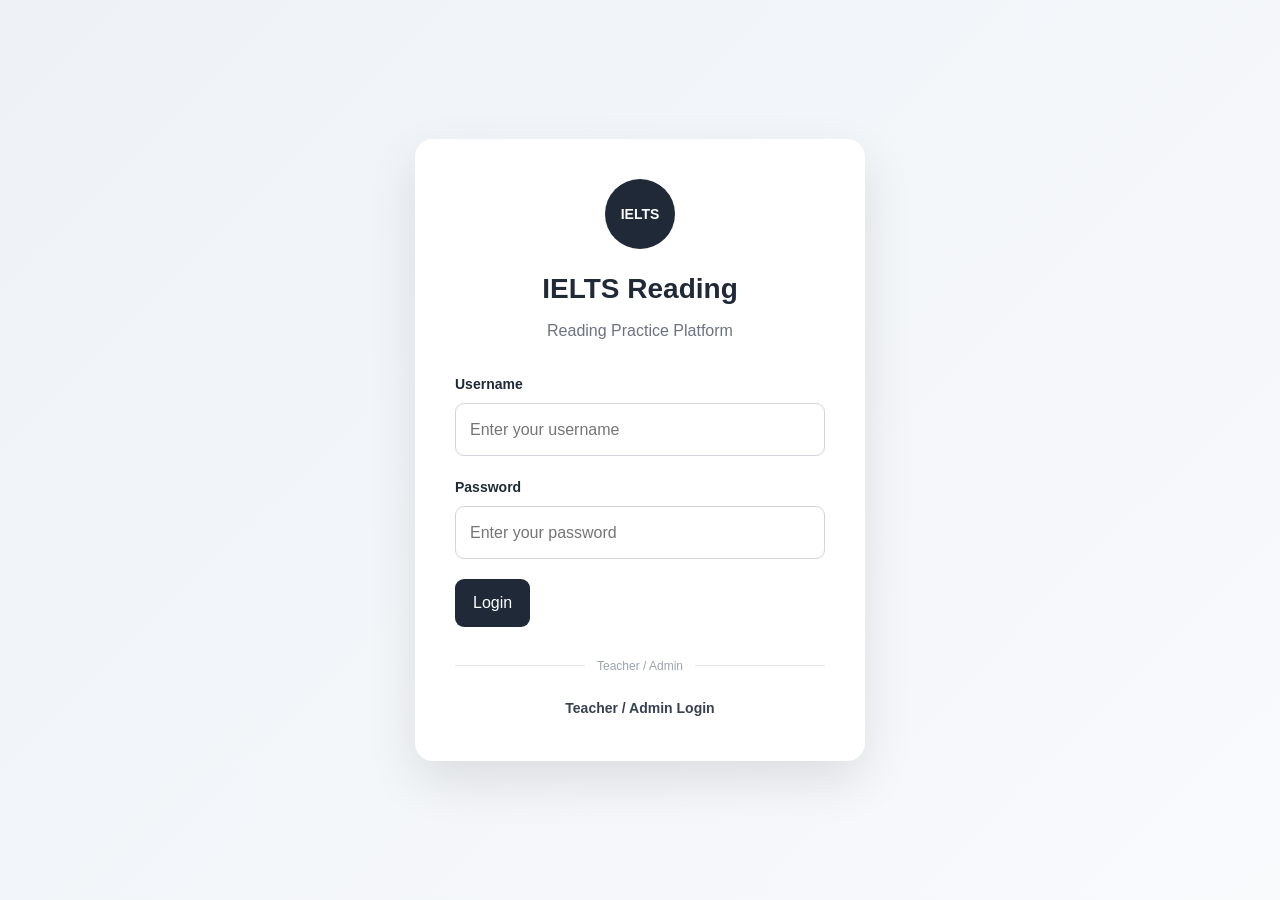
==== IELTSR/index.html @ a832bbf0 "Add files via upload" ====
<!DOCTYPE html>
<html lang="en">

<head>
    <meta charset="UTF-8">

    <meta
        name="viewport"
        content="width=device-width, initial-scale=1.0"
    >

    <meta
        name="description"
        content="IELTS Reading Practice Platform"
    >

    <title>IELTS Reading Practice</title>

    <link rel="stylesheet" href="style.css">
</head>

<body>

    <!-- =====================================================
         LOADING OVERLAY
    ====================================================== -->

    <div
        id="loadingOverlay"
        class="loading-overlay"
        style="display: none;"
    >
        <div class="loading-spinner"></div>

        <div id="loadingText">
            Loading...
        </div>
    </div>


    <!-- =====================================================
         TOAST MESSAGE
    ====================================================== -->

    <div
        id="toast"
        class="toast"
        style="display: none;"
    >
    </div>


    <!-- =====================================================
         LOGIN SCREEN
    ====================================================== -->

    <section
        id="loginScreen"
        class="screen login-screen"
    >

        <div class="login-container">

            <div class="login-card">

                <div class="login-header">

                    <div class="logo-circle">
                        IELTS
                    </div>

                    <h1>
                        IELTS Reading
                    </h1>

                    <p>
                        Reading Practice Platform
                    </p>

                </div>


                <!-- LOGIN FORM -->

                <form id="loginForm">

                    <div class="form-group">

                        <label for="username">
                            Username
                        </label>

                        <input
                            type="text"
                            id="username"
                            name="username"
                            placeholder="Enter your username"
                            autocomplete="username"
                            required
                        >

                    </div>


                    <div class="form-group">

                        <label for="password">
                            Password
                        </label>

                        <input
                            type="password"
                            id="password"
                            name="password"
                            placeholder="Enter your password"
                            autocomplete="current-password"
                            required
                        >

                    </div>


                    <button
                        type="submit"
                        id="loginButton"
                        class="primary-button"
                    >
                        Login
                    </button>

                </form>


                <!-- =================================================
                     ADMIN LINK
                ================================================== -->

                <div class="admin-link-container">

                    <div class="admin-divider">
                        <span>Teacher / Admin</span>
                    </div>

                    <a
                        href="Admin.html"
                        class="admin-link"
                    >
                        Teacher / Admin Login
                    </a>

                </div>


                <!-- LOGIN MESSAGE -->

                <div
                    id="loginMessage"
                    class="form-message"
                    style="display: none;"
                >
                </div>

            </div>

        </div>

    </section>


    <!-- =====================================================
         DASHBOARD
    ====================================================== -->

    <section
        id="dashboardScreen"
        class="screen"
        style="display: none;"
    >

        <header class="main-header">

            <div class="header-left">

                <h1>
                    IELTS Reading
                </h1>

                <p>
                    Practice Tests
                </p>

            </div>


            <div class="header-right">

                <div class="student-info">

                    <span>
                        Welcome,
                    </span>

                    <strong id="dashboardUsername">
                        Student
                    </strong>

                </div>


                <button
                    id="logoutButton"
                    class="secondary-button"
                >
                    Logout
                </button>

            </div>

        </header>


        <main class="dashboard-container">

            <!-- =================================================
                 DASHBOARD WELCOME
            ================================================== -->

            <section class="dashboard-welcome">

                <h2>
                    IELTS Reading Practice Tests
                </h2>

                <p>
                    Choose a test to begin your reading practice.
                </p>

            </section>


            <!-- =================================================
                 TEST CARDS
            ================================================== -->

            <section>

                <div
                    id="testCards"
                    class="test-grid"
                >
                    <!-- Test cards generated by app.js -->
                </div>

            </section>


            <!-- =================================================
                 SCORE HISTORY
            ================================================== -->

            <section
                id="historySection"
                class="history-section"
            >

                <div class="section-header">

                    <div>

                        <h2>
                            Score History
                        </h2>

                        <p>
                            Your previous IELTS Reading results.
                        </p>

                    </div>

                    <button
                        id="refreshHistoryButton"
                        class="secondary-button"
                    >
                        Refresh
                    </button>

                </div>


                <div class="history-table-wrapper">

                    <table
                        id="historyTable"
                        class="history-table"
                    >

                        <thead>

                            <tr>

                                <th>
                                    Date
                                </th>

                                <th>
                                    Test
                                </th>

                                <th>
                                    Score
                                </th>

                                <th>
                                    Questions
                                </th>

                                <th>
                                    Band
                                </th>

                                <th>
                                    Time
                                </th>

                            </tr>

                        </thead>

                        <tbody
                            id="historyTableBody"
                        >
                            <!-- Generated by app.js -->
                        </tbody>

                    </table>

                </div>

                <div
                    id="noHistoryMessage"
                    class="empty-message"
                    style="display: none;"
                >
                    No test results yet.
                </div>

            </section>

        </main>

    </section>


    <!-- =====================================================
         TEST INTRODUCTION
    ====================================================== -->

    <section
        id="introScreen"
        class="screen"
        style="display: none;"
    >

        <div class="intro-container">

            <div class="intro-card">

                <button
                    id="backToDashboardButton"
                    class="back-button"
                >
                    ← Back to Tests
                </button>


                <div class="intro-header">

                    <span
                        id="introTestNumber"
                        class="test-label"
                    >
                        Test 1
                    </span>

                    <h1 id="introTitle">
                        IELTS Reading Test
                    </h1>

                </div>


                <div class="test-information">

                    <div class="info-item">

                        <span class="info-label">
                            Duration
                        </span>

                        <strong id="introDuration">
                            60 minutes
                        </strong>

                    </div>


                    <div class="info-item">

                        <span class="info-label">
                            Questions
                        </span>

                        <strong id="introQuestions">
                            40
                        </strong>

                    </div>


                    <div class="info-item">

                        <span class="info-label">
                            Parts
                        </span>

                        <strong id="introParts">
                            3
                        </strong>

                    </div>

                </div>


                <div class="intro-instructions">

                    <h2>
                        Instructions
                    </h2>

                    <ul>

                        <li>
                            You have 60 minutes to complete the test.
                        </li>

                        <li>
                            Read each passage carefully.
                        </li>

                        <li>
                            Answer all questions.
                        </li>

                        <li>
                            Your answers will be automatically scored.
                        </li>

                        <li>
                            You can move between parts during the test.
                        </li>

                        <li>
                            Your final score and IELTS band will be shown
                            after submission.
                        </li>

                    </ul>

                </div>


                <button
                    id="startTestButton"
                    class="primary-button large-button"
                >
                    Start Test
                </button>

            </div>

        </div>

    </section>


    <!-- =====================================================
         TEST SCREEN
    ====================================================== -->

    <section
        id="testScreen"
        class="screen test-screen"
        style="display: none;"
    >

        <!-- =================================================
             TEST HEADER
        ================================================== -->

        <header class="test-header">

            <div class="test-header-left">

                <button
                    id="testBackButton"
                    class="header-button"
                >
                    ←
                </button>

                <div>

                    <div
                        id="testHeaderTitle"
                        class="test-header-title"
                    >
                        IELTS Reading Test
                    </div>

                    <div
                        id="testHeaderPart"
                        class="test-header-part"
                    >
                        Part 1
                    </div>

                </div>

            </div>


            <div class="test-header-center">

                <div class="timer-container">

                    <span class="timer-label">
                        Time Remaining
                    </span>

                    <strong
                        id="timer"
                        class="timer"
                    >
                        60:00
                    </strong>

                </div>

            </div>


            <div class="test-header-right">

                <button
                    id="submitTestButton"
                    class="submit-button"
                >
                    Submit Test
                </button>

            </div>

        </header>


        <!-- =================================================
             QUESTION NAVIGATOR
        ================================================== -->

        <nav
            id="questionNavigator"
            class="question-navigator"
        >

            <!-- Generated by app.js -->

        </nav>


        <!-- =================================================
             SPLIT SCREEN
        ================================================== -->

        <main class="test-workspace">


            <!-- =================================================
                 PASSAGE PANEL
            ================================================== -->

            <section
                id="passagePanel"
                class="passage-panel"
            >

                <div class="panel-header">

                    <div>

                        <span
                            id="passagePartLabel"
                            class="panel-label"
                        >
                            Part 1
                        </span>

                        <h2 id="passageTitle">
                            Passage
                        </h2>

                    </div>

                </div>


                <article
                    id="passageContent"
                    class="passage-content"
                >

                    <!-- Passage generated by app.js -->

                </article>

            </section>


            <!-- =================================================
                 QUESTIONS PANEL
            ================================================== -->

            <section
                id="questionsPanel"
                class="questions-panel"
            >

                <div class="panel-header">

                    <div>

                        <span
                            id="questionsPartLabel"
                            class="panel-label"
                        >
                            Questions
                        </span>

                        <h2>
                            Questions
                        </h2>

                    </div>

                </div>


                <div
                    id="questionsContent"
                    class="questions-content"
                >

                    <!-- Questions generated by app.js -->

                </div>


                <!-- =================================================
                     PART NAVIGATION
                ================================================== -->

                <div class="part-navigation">

                    <button
                        id="previousPartButton"
                        class="secondary-button"
                    >
                        ← Previous Part
                    </button>


                    <div
                        id="partIndicator"
                        class="part-indicator"
                    >
                        Part 1 of 3
                    </div>


                    <button
                        id="nextPartButton"
                        class="primary-button"
                    >
                        Next Part →
                    </button>

                </div>

            </section>

        </main>

    </section>


    <!-- =====================================================
         RESULT SCREEN
    ====================================================== -->

    <section
        id="resultScreen"
        class="screen"
        style="display: none;"
    >

        <div class="result-container">

            <div class="result-card">


                <div class="result-header">

                    <div class="result-icon">
                        ✓
                    </div>

                    <h1>
                        Test Completed
                    </h1>

                    <p id="resultTestTitle">
                        IELTS Reading Test
                    </p>

                </div>


                <!-- =================================================
                     MAIN SCORE
                ================================================== -->

                <div class="main-result">

                    <div class="score-box">

                        <span class="score-label">
                            Your Score
                        </span>

                        <strong
                            id="resultScore"
                            class="score-value"
                        >
                            0
                        </strong>

                        <span
                            id="resultTotal"
                            class="score-total"
                        >
                            / 40
                        </span>

                    </div>


                    <div class="band-box">

                        <span class="score-label">
                            IELTS Band
                        </span>

                        <strong
                            id="resultBand"
                            class="band-value"
                        >
                            0.0
                        </strong>

                    </div>

                </div>


                <!-- =================================================
                     PART SCORES
                ================================================== -->

                <div class="part-score-section">

                    <h2>
                        Part Scores
                    </h2>

                    <div
                        id="partScores"
                        class="part-score-grid"
                    >

                        <!-- Generated by app.js -->

                    </div>

                </div>


                <!-- =================================================
                     TIME USED
                ================================================== -->

                <div class="time-result">

                    <span>
                        Time Used
                    </span>

                    <strong id="resultTime">
                        00:00
                    </strong>

                </div>


                <!-- =================================================
                     RESULT ACTIONS
                ================================================== -->

                <div class="result-actions">

                    <button
                        id="returnDashboardButton"
                        class="primary-button"
                    >
                        Return to Dashboard
                    </button>

                    <button
                        id="retakeTestButton"
                        class="secondary-button"
                    >
                        Retake Test
                    </button>

                </div>


                <div
                    id="resultSaveStatus"
                    class="result-save-status"
                >
                    Result saved.
                </div>

            </div>

        </div>

    </section>


    <!-- =====================================================
         VOCABULARY POPUP
    ====================================================== -->

    <div
        id="vocabularyPopup"
        class="vocabulary-popup"
        style="display: none;"
    >

        <button
            id="closeVocabularyPopup"
            class="vocabulary-close"
            aria-label="Close"
        >
            ×
        </button>


        <div
            id="vocabularyWord"
            class="vocabulary-word"
        >
        </div>


        <div
            id="vocabularyMeaning"
            class="vocabulary-meaning"
        >
        </div>


        <div
            id="vocabularySimpleMeaning"
            class="vocabulary-simple"
        >
        </div>

    </div>


    <!-- =====================================================
         CONFIRM SUBMIT MODAL
    ====================================================== -->

    <div
        id="confirmModal"
        class="modal-overlay"
        style="display: none;"
    >

        <div class="modal-card">

            <button
                id="closeConfirmModal"
                class="modal-close"
                aria-label="Close"
            >
                ×
            </button>


            <h2>
                Submit Test?
            </h2>

            <p>
                Are you sure you want to submit your test?
                You will not be able to change your answers
                after submission.
            </p>


            <div class="modal-actions">

                <button
                    id="cancelSubmitButton"
                    class="secondary-button"
                >
                    Cancel
                </button>

                <button
                    id="confirmSubmitButton"
                    class="submit-button"
                >
                    Submit Test
                </button>

            </div>

        </div>

    </div>


    <!-- =====================================================
         JAVASCRIPT
    ====================================================== -->

    <script src="app.js"></script>

</body>

</html>
---- IELTSR/style.css ----
/* ============================================================
   IELTS READING PRACTICE
   MAIN STYLESHEET
============================================================ */


/* ============================================================
   RESET
============================================================ */

* {
    box-sizing: border-box;
    margin: 0;
    padding: 0;
}

html {
    scroll-behavior: smooth;
}

body {
    font-family:
        Arial,
        Helvetica,
        sans-serif;

    background: #f4f6f8;
    color: #1f2937;

    line-height: 1.6;
}

button,
input,
select,
textarea {
    font: inherit;
}

button {
    cursor: pointer;
}

a {
    color: inherit;
}


/* ============================================================
   GENERAL
============================================================ */

.screen {
    min-height: 100vh;
}

.hidden {
    display: none !important;
}


/* ============================================================
   LOADING OVERLAY
============================================================ */

.loading-overlay {
    position: fixed;
    inset: 0;

    background: rgba(255, 255, 255, 0.9);

    display: flex;
    flex-direction: column;

    align-items: center;
    justify-content: center;

    gap: 15px;

    z-index: 9999;

    font-weight: 600;
}

.loading-spinner {
    width: 42px;
    height: 42px;

    border: 4px solid #e5e7eb;
    border-top-color: #1f2937;

    border-radius: 50%;

    animation: spin 0.8s linear infinite;
}

@keyframes spin {
    to {
        transform: rotate(360deg);
    }
}


/* ============================================================
   TOAST
============================================================ */

.toast {
    position: fixed;

    right: 25px;
    bottom: 25px;

    max-width: 350px;

    padding: 14px 18px;

    background: #1f2937;
    color: white;

    border-radius: 10px;

    box-shadow:
        0 10px 30px rgba(0, 0, 0, 0.15);

    z-index: 10000;

    font-size: 14px;
}


/* ============================================================
   LOGIN SCREEN
============================================================ */

.login-screen {
    min-height: 100vh;

    display: flex;
    align-items: center;
    justify-content: center;

    padding: 30px;

    background:
        linear-gradient(
            135deg,
            #eef2f7,
            #f8fafc
        );
}

.login-container {
    width: 100%;
    max-width: 450px;
}

.login-card {
    background: white;

    padding: 40px;

    border-radius: 18px;

    box-shadow:
        0 20px 50px rgba(0, 0, 0, 0.10);
}

.login-header {
    text-align: center;

    margin-bottom: 30px;
}

.logo-circle {
    width: 70px;
    height: 70px;

    margin: 0 auto 18px;

    display: flex;
    align-items: center;
    justify-content: center;

    border-radius: 50%;

    background: #1f2937;
    color: white;

    font-weight: 700;
    font-size: 14px;
}

.login-header h1 {
    font-size: 28px;
    margin-bottom: 6px;
}

.login-header p {
    color: #6b7280;
}


/* ============================================================
   FORM
============================================================ */

.form-group {
    margin-bottom: 20px;
}

.form-group label {
    display: block;

    margin-bottom: 7px;

    font-size: 14px;
    font-weight: 600;
}

.form-group input {
    width: 100%;

    padding: 13px 14px;

    border: 1px solid #d1d5db;
    border-radius: 9px;

    outline: none;

    background: white;

    transition:
        border-color 0.2s,
        box-shadow 0.2s;
}

.form-group input:focus {
    border-color: #374151;

    box-shadow:
        0 0 0 3px rgba(55, 65, 81, 0.10);
}


/* ============================================================
   BUTTONS
============================================================ */

.primary-button,
.secondary-button,
.submit-button,
.header-button,
.back-button {
    border: none;

    border-radius: 9px;

    padding: 11px 18px;

    transition:
        background 0.2s,
        transform 0.1s,
        opacity 0.2s;
}

.primary-button {
    background: #1f2937;
    color: white;
}

.primary-button:hover {
    background: #111827;
}

.primary-button:active,
.secondary-button:active,
.submit-button:active {
    transform: scale(0.98);
}

.secondary-button {
    background: #e5e7eb;
    color: #1f2937;
}

.secondary-button:hover {
    background: #d1d5db;
}

.submit-button {
    background: #b91c1c;
    color: white;
}

.submit-button:hover {
    background: #991b1b;
}

.large-button {
    width: 100%;
    padding: 15px;
    font-size: 16px;
}

.header-button {
    background: #f3f4f6;
    color: #1f2937;

    width: 42px;
    height: 42px;

    padding: 0;

    font-size: 20px;
}

.back-button {
    background: transparent;
    color: #4b5563;

    padding: 5px 0;

    margin-bottom: 25px;
}

.back-button:hover {
    color: #111827;
}


/* ============================================================
   ADMIN LINK
============================================================ */

.admin-link-container {
    text-align: center;

    margin-top: 25px;
}

.admin-divider {
    position: relative;

    margin-bottom: 18px;

    text-align: center;
}

.admin-divider::before {
    content: "";

    position: absolute;

    left: 0;
    right: 0;

    top: 50%;

    height: 1px;

    background: #e5e7eb;

    z-index: 0;
}

.admin-divider span {
    position: relative;

    z-index: 1;

    padding: 0 12px;

    background: white;

    color: #9ca3af;

    font-size: 12px;
}

.admin-link {
    display: inline-block;

    color: #374151;

    font-size: 14px;
    font-weight: 600;

    text-decoration: none;
}

.admin-link:hover {
    color: #111827;

    text-decoration: underline;
}


/* ============================================================
   LOGIN MESSAGE
============================================================ */

.form-message {
    margin-top: 18px;

    padding: 12px 14px;

    border-radius: 8px;

    font-size: 14px;
}

.form-message.error {
    background: #fee2e2;
    color: #991b1b;
}

.form-message.success {
    background: #dcfce7;
    color: #166534;
}

.form-message.info {
    background: #dbeafe;
    color: #1e40af;
}


/* ============================================================
   MAIN HEADER
============================================================ */

.main-header {
    position: sticky;
    top: 0;

    z-index: 100;

    display: flex;

    justify-content: space-between;
    align-items: center;

    gap: 20px;

    padding: 16px 30px;

    background: white;

    border-bottom: 1px solid #e5e7eb;

    box-shadow:
        0 2px 10px rgba(0, 0, 0, 0.04);
}

.header-left h1 {
    font-size: 21px;
}

.header-left p {
    color: #6b7280;
    font-size: 13px;
}

.header-right {
    display: flex;
    align-items: center;
    gap: 18px;
}

.student-info {
    display: flex;
    gap: 5px;

    font-size: 14px;
}

.student-info span {
    color: #6b7280;
}


/* ============================================================
   DASHBOARD
============================================================ */

.dashboard-container {
    width: min(1200px, 94%);

    margin: 0 auto;

    padding: 40px 0 60px;
}

.dashboard-welcome {
    margin-bottom: 30px;
}

.dashboard-welcome h2 {
    font-size: 28px;

    margin-bottom: 7px;
}

.dashboard-welcome p {
    color: #6b7280;
}


/* ============================================================
   TEST GRID
============================================================ */

.test-grid {
    display: grid;

    grid-template-columns:
        repeat(4, minmax(0, 1fr));

    gap: 18px;
}

.test-card {
    background: white;

    border: 1px solid #e5e7eb;

    border-radius: 14px;

    padding: 22px;

    cursor: pointer;

    transition:
        transform 0.2s,
        box-shadow 0.2s,
        border-color 0.2s;
}

.test-card:hover {
    transform: translateY(-3px);

    border-color: #9ca3af;

    box-shadow:
        0 12px 25px rgba(0, 0, 0, 0.08);
}

.test-card-number {
    font-size: 13px;

    color: #6b7280;

    margin-bottom: 7px;
}

.test-card h3 {
    font-size: 18px;

    margin-bottom: 12px;
}

.test-card-info {
    display: flex;

    justify-content: space-between;

    color: #6b7280;

    font-size: 13px;
}

.test-card-score {
    margin-top: 15px;

    padding-top: 12px;

    border-top: 1px solid #f0f0f0;

    font-size: 13px;
}


/* ============================================================
   HISTORY
============================================================ */

.history-section {
    margin-top: 55px;

    background: white;

    border-radius: 15px;

    padding: 25px;

    border: 1px solid #e5e7eb;
}

.section-header {
    display: flex;

    justify-content: space-between;
    align-items: center;

    gap: 20px;

    margin-bottom: 20px;
}

.section-header h2 {
    font-size: 21px;
}

.section-header p {
    color: #6b7280;

    font-size: 14px;
}

.history-table-wrapper {
    width: 100%;

    overflow-x: auto;
}

.history-table {
    width: 100%;

    border-collapse: collapse;

    min-width: 650px;
}

.history-table th,
.history-table td {
    padding: 13px;

    text-align: left;

    border-bottom: 1px solid #e5e7eb;

    font-size: 14px;
}

.history-table th {
    background: #f9fafb;

    color: #4b5563;

    font-weight: 600;
}

.empty-message {
    text-align: center;

    padding: 25px;

    color: #6b7280;
}


/* ============================================================
   INTRO SCREEN
============================================================ */

.intro-container {
    width: min(850px, 94%);

    margin: 0 auto;

    padding: 50px 0;
}

.intro-card {
    background: white;

    border-radius: 18px;

    padding: 35px;

    box-shadow:
        0 12px 35px rgba(0, 0, 0, 0.08);
}

.intro-header {
    margin-bottom: 30px;
}

.test-label {
    display: inline-block;

    margin-bottom: 10px;

    color: #6b7280;

    font-size: 14px;

    font-weight: 600;
}

.intro-header h1 {
    font-size: 30px;
}

.test-information {
    display: grid;

    grid-template-columns:
        repeat(3, 1fr);

    gap: 15px;

    margin-bottom: 30px;
}

.info-item {
    background: #f9fafb;

    padding: 18px;

    border-radius: 10px;
}

.info-label {
    display: block;

    color: #6b7280;

    font-size: 13px;

    margin-bottom: 5px;
}

.intro-instructions {
    margin-bottom: 30px;
}

.intro-instructions h2 {
    font-size: 19px;

    margin-bottom: 12px;
}

.intro-instructions ul {
    padding-left: 22px;

    color: #4b5563;
}

.intro-instructions li {
    margin-bottom: 7px;
}


/* ============================================================
   TEST HEADER
============================================================ */

.test-screen {
    min-height: 100vh;

    background: #f3f4f6;
}

.test-header {
    position: sticky;

    top: 0;

    z-index: 200;

    display: grid;

    grid-template-columns:
        1fr auto 1fr;

    align-items: center;

    gap: 15px;

    min-height: 68px;

    padding: 10px 18px;

    background: white;

    border-bottom: 1px solid #d1d5db;

    box-shadow:
        0 2px 10px rgba(0, 0, 0, 0.06);
}

.test-header-left {
    display: flex;

    align-items: center;

    gap: 12px;
}

.test-header-title {
    font-weight: 700;

    font-size: 15px;
}

.test-header-part {
    color: #6b7280;

    font-size: 12px;
}

.test-header-center {
    display: flex;

    justify-content: center;
}

.timer-container {
    text-align: center;
}

.timer-label {
    display: block;

    color: #6b7280;

    font-size: 11px;
}

.timer {
    font-size: 23px;

    font-variant-numeric: tabular-nums;
}

.test-header-right {
    display: flex;

    justify-content: flex-end;
}


/* ============================================================
   QUESTION NAVIGATOR
============================================================ */

.question-navigator {
    position: sticky;

    top: 68px;

    z-index: 150;

    display: flex;

    align-items: center;

    gap: 6px;

    overflow-x: auto;

    padding: 9px 15px;

    background: #f9fafb;

    border-bottom: 1px solid #d1d5db;
}

.question-nav-item {
    flex: 0 0 auto;

    width: 32px;
    height: 32px;

    border: 1px solid #d1d5db;

    border-radius: 6px;

    background: white;

    color: #374151;

    font-size: 12px;
}

.question-nav-item:hover {
    border-color: #374151;
}

.question-nav-item.answered {
    background: #1f2937;

    color: white;

    border-color: #1f2937;
}

.question-nav-item.current {
    box-shadow:
        0 0 0 2px #9ca3af;
}


/* ============================================================
   SPLIT SCREEN
============================================================ */

.test-workspace {
    display: grid;

    grid-template-columns:
        minmax(0, 1fr)
        minmax(0, 1fr);

    height: calc(100vh - 110px);

    min-height: 600px;
}

.passage-panel,
.questions-panel {
    overflow-y: auto;

    min-width: 0;
}

.passage-panel {
    background: white;

    border-right: 1px solid #d1d5db;
}

.questions-panel {
    background: #f8fafc;
}


/* ============================================================
   PANEL HEADER
============================================================ */

.panel-header {
    position: sticky;

    top: 0;

    z-index: 20;

    padding: 18px 25px;

    background: inherit;

    border-bottom: 1px solid #e5e7eb;
}

.panel-label {
    display: block;

    color: #6b7280;

    font-size: 12px;

    margin-bottom: 3px;

    text-transform: uppercase;

    letter-spacing: 0.5px;
}

.panel-header h2 {
    font-size: 20px;
}


/* ============================================================
   PASSAGE
============================================================ */

.passage-content {
    padding: 28px 30px 60px;

    max-width: 850px;

    margin: 0 auto;
}

.passage-paragraph {
    margin-bottom: 22px;

    font-size: 16px;

    line-height: 1.85;

    color: #202124;
}

.paragraph-label {
    font-weight: 700;

    margin-right: 7px;
}


/* ============================================================
   VOCABULARY WORDS
============================================================ */

.vocabulary-word {
    color: #1d4ed8;

    text-decoration:
        underline dotted;

    cursor: pointer;

    transition:
        background 0.15s;
}

.vocabulary-word:hover {
    background: #dbeafe;

    border-radius: 3px;
}


/* ============================================================
   QUESTIONS
============================================================ */

.questions-content {
    padding: 25px 25px 20px;
}

.question-group {
    margin-bottom: 35px;
}

.question-group-title {
    font-size: 17px;

    margin-bottom: 8px;
}

.question-instructions {
    color: #4b5563;

    margin-bottom: 18px;

    font-size: 14px;
}

.question {
    margin-bottom: 18px;

    padding: 15px;

    background: white;

    border: 1px solid #e5e7eb;

    border-radius: 10px;
}

.question-text {
    margin-bottom: 10px;

    line-height: 1.6;
}

.question-number {
    font-weight: 700;

    margin-right: 5px;
}


/* ============================================================
   QUESTION INPUTS
============================================================ */

.question select,
.question input[type="text"] {
    width: 100%;

    max-width: 500px;

    padding: 10px 12px;

    border: 1px solid #d1d5db;

    border-radius: 7px;

    background: white;

    outline: none;
}

.question select:focus,
.question input[type="text"]:focus {
    border-color: #374151;

    box-shadow:
        0 0 0 3px rgba(55, 65, 81, 0.08);
}


/* ============================================================
   RADIO / CHECKBOX
============================================================ */

.option-list {
    display: flex;

    flex-direction: column;

    gap: 9px;

    margin-top: 10px;
}

.option-item {
    display: flex;

    align-items: flex-start;

    gap: 9px;

    padding: 9px;

    border-radius: 7px;

    cursor: pointer;
}

.option-item:hover {
    background: #f3f4f6;
}

.option-item input {
    margin-top: 5px;
}


/* ============================================================
   SUMMARY COMPLETION
============================================================ */

.summary-box {
    background: white;

    border: 1px solid #e5e7eb;

    border-radius: 10px;

    padding: 20px;

    line-height: 2;
}

.summary-box input {
    width: 150px !important;

    display: inline-block;

    padding: 5px 8px !important;

    margin: 0 4px;
}


/* ============================================================
   PART NAVIGATION
============================================================ */

.part-navigation {
    position: sticky;

    bottom: 0;

    display: flex;

    justify-content: space-between;

    align-items: center;

    gap: 15px;

    padding: 15px 20px;

    background: white;

    border-top: 1px solid #d1d5db;

    z-index: 50;
}

.part-indicator {
    color: #6b7280;

    font-size: 13px;

    white-space: nowrap;
}


/* ============================================================
   VOCABULARY POPUP
============================================================ */

.vocabulary-popup {
    position: fixed;

    width: min(340px, 90vw);

    left: 50%;
    bottom: 30px;

    transform: translateX(-50%);

    padding: 20px;

    background: white;

    border: 1px solid #d1d5db;

    border-radius: 12px;

    box-shadow:
        0 15px 40px rgba(0, 0, 0, 0.18);

    z-index: 500;
}

.vocabulary-close {
    position: absolute;

    right: 10px;
    top: 8px;

    border: none;

    background: transparent;

    color: #6b7280;

    font-size: 22px;
}

.vocabulary-word {
    color: #111827;

    font-size: 20px;

    font-weight: 700;

    margin-bottom: 8px;
}

.vocabulary-meaning {
    color: #374151;

    margin-bottom: 8px;
}

.vocabulary-simple {
    color: #6b7280;

    font-size: 13px;

    font-style: italic;
}


/* ============================================================
   MODAL
============================================================ */

.modal-overlay {
    position: fixed;

    inset: 0;

    display: flex;

    align-items: center;
    justify-content: center;

    padding: 20px;

    background: rgba(17, 24, 39, 0.55);

    z-index: 1000;
}

.modal-card {
    position: relative;

    width: min(450px, 100%);

    padding: 30px;

    background: white;

    border-radius: 15px;

    box-shadow:
        0 20px 50px rgba(0, 0, 0, 0.2);
}

.modal-card h2 {
    margin-bottom: 10px;
}

.modal-card p {
    color: #4b5563;

    margin-bottom: 25px;
}

.modal-close {
    position: absolute;

    top: 10px;
    right: 13px;

    border: none;

    background: transparent;

    font-size: 25px;

    color: #6b7280;
}

.modal-actions {
    display: flex;

    justify-content: flex-end;

    gap: 10px;
}


/* ============================================================
   RESULT SCREEN
============================================================ */

.result-container {
    width: min(800px, 94%);

    margin: 0 auto;

    padding: 50px 0;
}

.result-card {
    background: white;

    border-radius: 18px;

    padding: 40px;

    box-shadow:
        0 15px 40px rgba(0, 0, 0, 0.08);
}

.result-header {
    text-align: center;

    margin-bottom: 35px;
}

.result-icon {
    width: 65px;
    height: 65px;

    margin: 0 auto 15px;

    display: flex;
    align-items: center;
    justify-content: center;

    border-radius: 50%;

    background: #dcfce7;

    color: #166534;

    font-size: 30px;

    font-weight: 700;
}

.result-header h1 {
    font-size: 29px;

    margin-bottom: 5px;
}

.result-header p {
    color: #6b7280;
}


/* ============================================================
   MAIN RESULT
============================================================ */

.main-result {
    display: grid;

    grid-template-columns:
        1fr 1fr;

    gap: 18px;

    margin-bottom: 35px;
}

.score-box,
.band-box {
    padding: 25px;

    border-radius: 12px;

    text-align: center;

    background: #f8fafc;

    border: 1px solid #e5e7eb;
}

.score-label {
    display: block;

    color: #6b7280;

    font-size: 13px;

    margin-bottom: 7px;
}

.score-value {
    font-size: 42px;

    line-height: 1;
}

.score-total {
    color: #6b7280;

    margin-left: 3px;
}

.band-value {
    font-size: 42px;

    line-height: 1;
}


/* ============================================================
   PART SCORES
============================================================ */

.part-score-section {
    margin-bottom: 25px;
}

.part-score-section h2 {
    font-size: 19px;

    margin-bottom: 15px;
}

.part-score-grid {
    display: grid;

    grid-template-columns:
        repeat(4, 1fr);

    gap: 10px;
}

.part-score {
    padding: 15px;

    text-align: center;

    background: #f9fafb;

    border: 1px solid #e5e7eb;

    border-radius: 9px;
}

.part-score-label {
    display: block;

    color: #6b7280;

    font-size: 12px;

    margin-bottom: 5px;
}

.part-score-value {
    font-weight: 700;

    font-size: 18px;
}


/* ============================================================
   TIME RESULT
============================================================ */

.time-result {
    display: flex;

    justify-content: space-between;

    padding: 15px 0;

    margin-bottom: 25px;

    border-top: 1px solid #e5e7eb;

    border-bottom: 1px solid #e5e7eb;
}

.time-result span {
    color: #6b7280;
}


/* ============================================================
   RESULT ACTIONS
============================================================ */

.result-actions {
    display: flex;

    justify-content: center;

    gap: 12px;

    flex-wrap: wrap;
}

.result-save-status {
    margin-top: 18px;

    text-align: center;

    color: #166534;

    font-size: 13px;
}


/* ============================================================
   RESPONSIVE - TABLET
============================================================ */

@media (max-width: 1000px) {

    .test-grid {
        grid-template-columns:
            repeat(3, minmax(0, 1fr));
    }

    .test-workspace {
        grid-template-columns:
            1fr 1fr;
    }

}


/* ============================================================
   RESPONSIVE - MOBILE
============================================================ */

@media (max-width: 750px) {

    .login-card {
        padding: 28px 22px;
    }

    .main-header {
        padding: 13px 18px;
    }

    .header-right {
        gap: 8px;
    }

    .student-info {
        display: none;
    }

    .dashboard-container {
        width: 92%;

        padding-top: 28px;
    }

    .dashboard-welcome h2 {
        font-size: 23px;
    }

    .test-grid {
        grid-template-columns:
            repeat(2, minmax(0, 1fr));

        gap: 12px;
    }

    .test-card {
        padding: 16px;
    }

    .test-card h3 {
        font-size: 16px;
    }

    .history-section {
        padding: 18px;
    }

    .section-header {
        align-items: flex-start;
    }

    .intro-container {
        padding: 25px 0;
    }

    .intro-card {
        padding: 25px 20px;
    }

    .intro-header h1 {
        font-size: 24px;
    }

    .test-information {
        grid-template-columns:
            1fr;
    }

    .test-header {
        grid-template-columns:
            1fr auto;

        padding: 8px 10px;
    }

    .test-header-center {
        position: absolute;

        left: 50%;

        transform: translateX(-50%);
    }

    .test-header-title {
        max-width: 130px;

        overflow: hidden;

        white-space: nowrap;

        text-overflow: ellipsis;
    }

    .test-header-right {
        grid-column: 2;
    }

    .submit-button {
        padding: 9px 10px;

        font-size: 12px;
    }

    .question-navigator {
        top: 60px;
    }

    .test-workspace {
        display: block;

        height: auto;

        min-height: 0;
    }

    .passage-panel,
    .questions-panel {
        height: auto;

        max-height: none;

        overflow: visible;
    }

    .passage-panel {
        border-right: none;

        border-bottom: 1px solid #d1d5db;
    }

    .passage-content {
        padding: 22px 18px 35px;
    }

    .passage-paragraph {
        font-size: 15px;

        line-height: 1.75;
    }

    .questions-content {
        padding: 18px;
    }

    .panel-header {
        padding: 15px 18px;
    }

    .part-navigation {
        position: sticky;

        bottom: 0;

        padding: 12px;
    }

    .part-indicator {
        display: none;
    }

    .main-result {
        grid-template-columns:
            1fr;
    }

    .part-score-grid {
        grid-template-columns:
            repeat(2, 1fr);
    }

    .result-card {
        padding: 28px 20px;
    }

}


/* ============================================================
   RESPONSIVE - SMALL MOBILE
============================================================ */

@media (max-width: 480px) {

    .login-screen {
        padding: 15px;
    }

    .login-card {
        padding: 25px 18px;
    }

    .login-header h1 {
        font-size: 24px;
    }

    .test-grid {
        grid-template-columns:
            1fr;
    }

    .test-header-left {
        gap: 7px;
    }

    .test-header-part {
        display: none;
    }

    .timer-label {
        font-size: 9px;
    }

    .timer {
        font-size: 18px;
    }

    .submit-button {
        font-size: 11px;

        padding: 8px;
    }

    .question {
        padding: 12px;
    }

    .part-navigation {
        flex-wrap: wrap;
    }

    .part-navigation button {
        flex: 1;
    }

    .result-actions {
        flex-direction: column;
    }

    .result-actions button {
        width: 100%;
    }

    .part-score-grid {
        grid-template-columns:
            1fr 1fr;
    }

    .toast {
        left: 15px;
        right: 15px;

        bottom: 15px;

        max-width: none;
    }

}


/* ============================================================
   PRINT
============================================================ */

@media print {

    .test-header,
    .question-navigator,
    .part-navigation,
    .loading-overlay,
    .toast,
    .modal-overlay,
    .vocabulary-popup {
        display: none !important;
    }

    .test-workspace {
        display: block;

        height: auto;
    }

    .passage-panel,
    .questions-panel {
        overflow: visible;

        height: auto;
    }

}
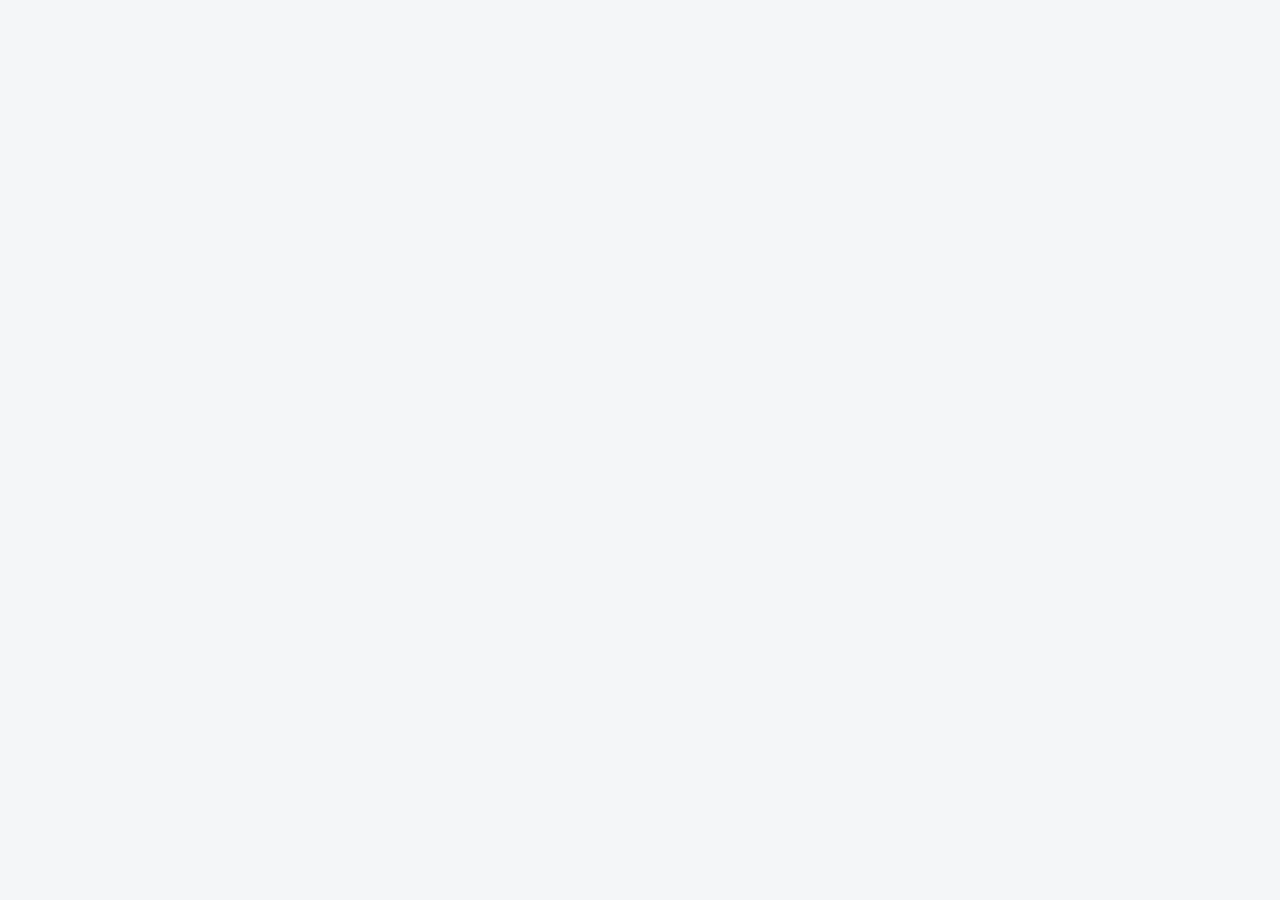
==== commit 81737db5: "Update index.html" ====
--- a/IELTSR/index.html
+++ b/IELTSR/index.html
@@ -49,124 +49,6 @@
     >
     </div>
 
-
-    <!-- =====================================================
-         LOGIN SCREEN
-    ====================================================== -->
-
-    <section
-        id="loginScreen"
-        class="screen login-screen"
-    >
-
-        <div class="login-container">
-
-            <div class="login-card">
-
-                <div class="login-header">
-
-                    <div class="logo-circle">
-                        IELTS
-                    </div>
-
-                    <h1>
-                        IELTS Reading
-                    </h1>
-
-                    <p>
-                        Reading Practice Platform
-                    </p>
-
-                </div>
-
-
-                <!-- LOGIN FORM -->
-
-                <form id="loginForm">
-
-                    <div class="form-group">
-
-                        <label for="username">
-                            Username
-                        </label>
-
-                        <input
-                            type="text"
-                            id="username"
-                            name="username"
-                            placeholder="Enter your username"
-                            autocomplete="username"
-                            required
-                        >
-
-                    </div>
-
-
-                    <div class="form-group">
-
-                        <label for="password">
-                            Password
-                        </label>
-
-                        <input
-                            type="password"
-                            id="password"
-                            name="password"
-                            placeholder="Enter your password"
-                            autocomplete="current-password"
-                            required
-                        >
-
-                    </div>
-
-
-                    <button
-                        type="submit"
-                        id="loginButton"
-                        class="primary-button"
-                    >
-                        Login
-                    </button>
-
-                </form>
-
-
-                <!-- =================================================
-                     ADMIN LINK
-                ================================================== -->
-
-                <div class="admin-link-container">
-
-                    <div class="admin-divider">
-                        <span>Teacher / Admin</span>
-                    </div>
-
-                    <a
-                        href="Admin.html"
-                        class="admin-link"
-                    >
-                        Teacher / Admin Login
-                    </a>
-
-                </div>
-
-
-                <!-- LOGIN MESSAGE -->
-
-                <div
-                    id="loginMessage"
-                    class="form-message"
-                    style="display: none;"
-                >
-                </div>
-
-            </div>
-
-        </div>
-
-    </section>
-
-
     <!-- =====================================================
          DASHBOARD
     ====================================================== -->
@@ -193,29 +75,10 @@
 
 
             <div class="header-right">
-
-                <div class="student-info">
-
-                    <span>
-                        Welcome,
-                    </span>
-
-                    <strong id="dashboardUsername">
-                        Student
-                    </strong>
-
-                </div>
-
-
-                <button
-                    id="logoutButton"
-                    class="secondary-button"
-                >
-                    Logout
-                </button>
-
+                <a href="Admin.html" class="admin-link">
+                    Teacher / Admin
+                </a>
             </div>
-
         </header>
 
 
@@ -841,6 +704,14 @@
                         Retake Test
                     </button>
 
+                    <button
+                        id="printScoreReportButton"
+                        class="secondary-button"
+                        type="button"
+                    >
+                        🖨 Print Score Report
+                    </button>
+
                 </div>
 
 
@@ -850,6 +721,20 @@
                 >
                     Result saved.
                 </div>
+
+                <section
+                    id="answerReviewSection"
+                    class="answer-review-section"
+                >
+                    <h2>Answer Review</h2>
+                    <p class="answer-review-description">
+                        Review your answers after completing the test.
+                    </p>
+
+                    <div id="answerReviewContent">
+                        <!-- Generated by app.js -->
+                    </div>
+                </section>
 
             </div>
 
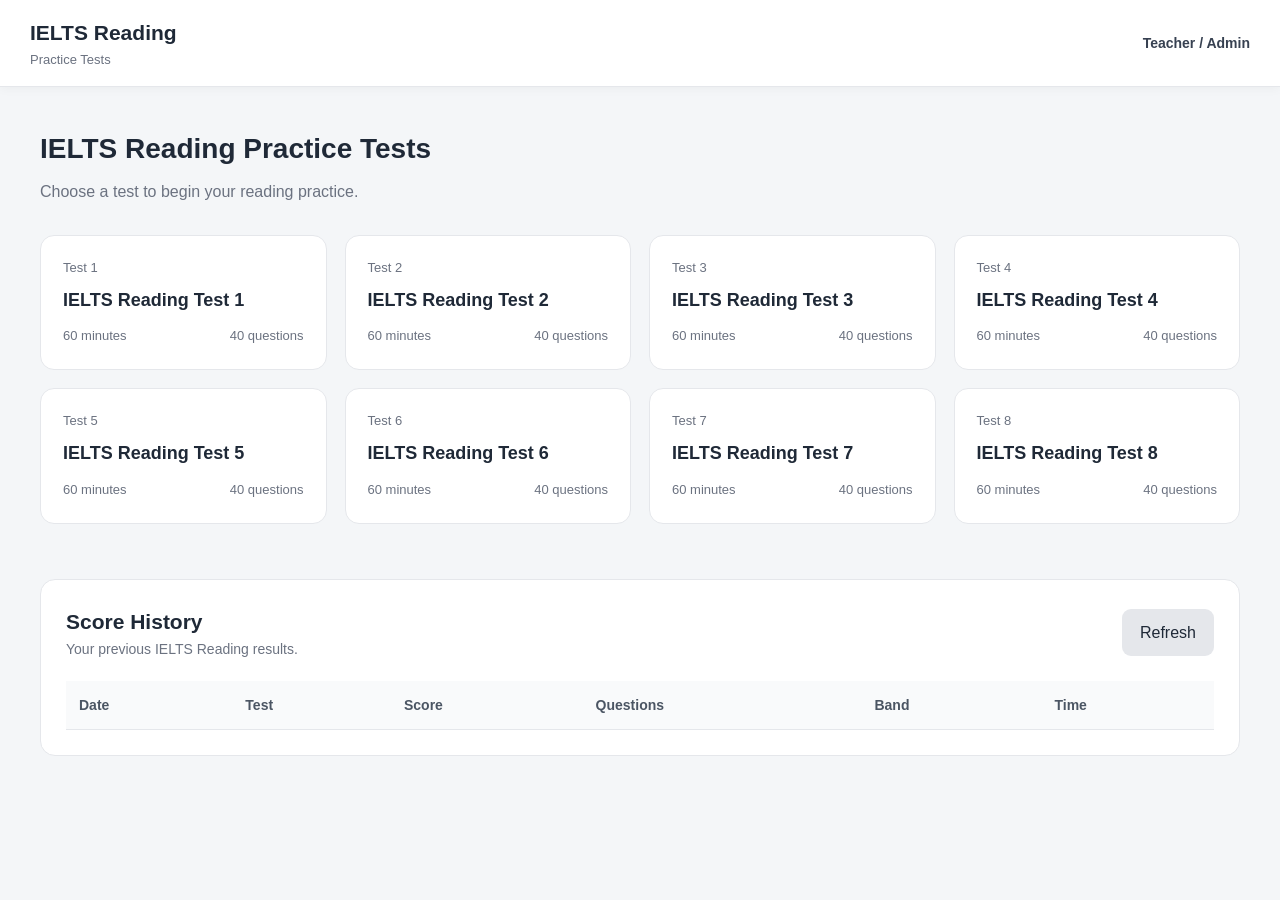
==== commit 2cf93add: "Update index.html" ====
--- a/IELTSR/index.html
+++ b/IELTSR/index.html
@@ -704,13 +704,7 @@
                         Retake Test
                     </button>
 
-                    <button
-                        id="printScoreReportButton"
-                        class="secondary-button"
-                        type="button"
-                    >
-                        🖨 Print Score Report
-                    </button>
+                  
 
                 </div>
 
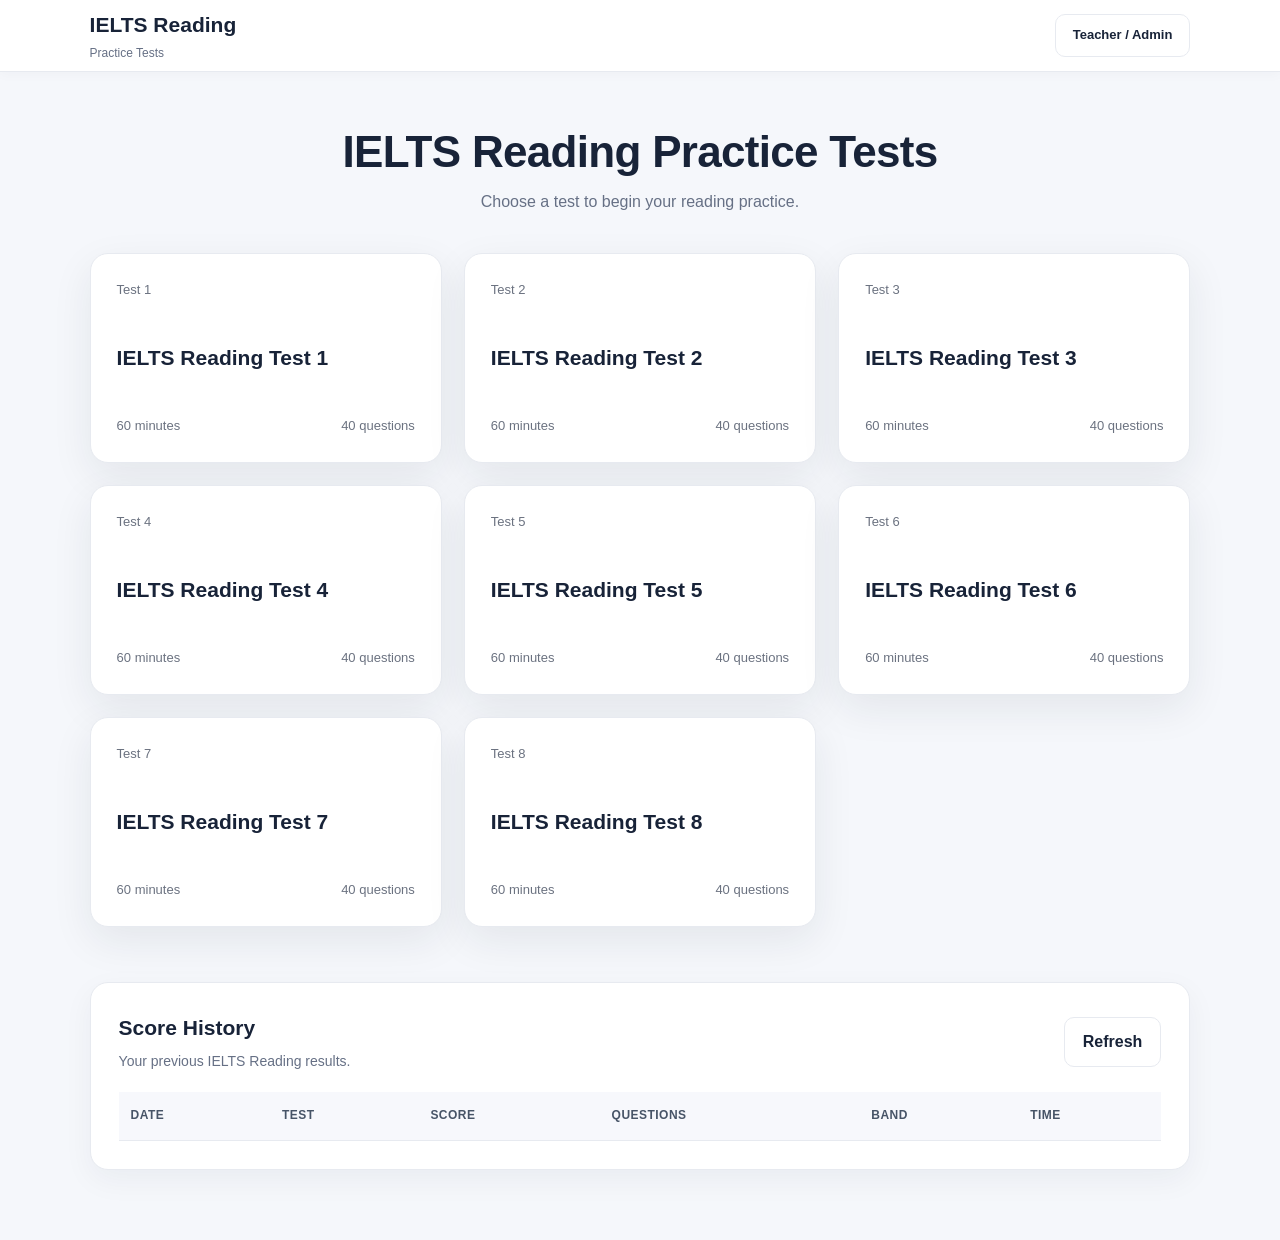
==== commit da7435ec: "Update index.html" ====
--- a/IELTSR/index.html
+++ b/IELTSR/index.html
@@ -17,6 +17,529 @@
     <title>IELTS Reading Practice</title>
 
     <link rel="stylesheet" href="style.css">
+
+<style id="portal-base-styles">
+*{box-sizing:border-box}
+html,body{margin:0;padding:0;min-height:100%;font-family:Inter,Segoe UI,Arial,sans-serif;background:#f4f7fb;color:#182338}
+body{min-height:100vh}
+.screen{min-height:100vh}
+button,a{font:inherit}
+button{cursor:pointer}
+.test-grid{display:grid;grid-template-columns:repeat(auto-fit,minmax(260px,1fr));gap:20px}
+.main-header{display:flex;align-items:center;justify-content:space-between}
+.dashboard-container{width:min(1180px,calc(100% - 40px));margin:0 auto;padding:36px 0 60px}
+.dashboard-welcome{margin-bottom:28px}
+.history-section{margin-top:38px}
+.section-header{display:flex;align-items:center;justify-content:space-between;gap:20px}
+.history-table-wrapper{overflow-x:auto}
+.history-table{width:100%;border-collapse:collapse}
+.intro-container,.result-container{min-height:100vh;display:flex;align-items:center;justify-content:center;padding:30px 20px}
+.intro-card,.result-card{width:min(900px,100%)}
+.test-workspace{display:grid;grid-template-columns:1fr 1fr;min-height:calc(100vh - 110px)}
+.passage-panel,.questions-panel{min-width:0;overflow:auto}
+@media(max-width:800px){.test-workspace{grid-template-columns:1fr}.test-header{flex-wrap:wrap}.test-header-center{order:3;width:100%}.section-header{align-items:flex-start;flex-direction:column}}
+</style>
+<style id="portal-design-overrides">
+/* =========================================================
+   IELTS PORTAL DESIGN — matches the main IELTS Practice Center
+   Keeps all existing IDs/classes so app.js functionality stays intact
+========================================================= */
+
+:root{
+    --portal-navy:#182338;
+    --portal-blue:#263b80;
+    --portal-blue-2:#3656ad;
+    --portal-bg:#f5f7fb;
+    --portal-card:#ffffff;
+    --portal-border:#e7eaf0;
+    --portal-text:#172033;
+    --portal-muted:#667085;
+    --portal-soft:#eef2ff;
+    --portal-shadow:0 14px 40px rgba(24,35,56,.08);
+    --portal-radius:18px;
+}
+
+body{
+    background:var(--portal-bg) !important;
+    color:var(--portal-text) !important;
+    font-family:Arial,Helvetica,sans-serif !important;
+}
+
+/* DASHBOARD */
+#dashboardScreen{
+    min-height:100vh;
+    background:var(--portal-bg);
+}
+
+#dashboardScreen .main-header{
+    height:72px;
+    background:rgba(255,255,255,.96);
+    border-bottom:1px solid var(--portal-border);
+    display:flex;
+    align-items:center;
+    justify-content:space-between;
+    padding:0 7%;
+    position:sticky;
+    top:0;
+    z-index:50;
+    box-shadow:0 2px 12px rgba(24,35,56,.03);
+}
+
+#dashboardScreen .header-left h1{
+    color:var(--portal-navy);
+    font-size:21px;
+    font-weight:800;
+    margin:0;
+}
+
+#dashboardScreen .header-left p{
+    color:var(--portal-muted);
+    font-size:12px;
+    margin-top:3px;
+}
+
+#dashboardScreen .admin-link{
+    display:inline-flex;
+    align-items:center;
+    justify-content:center;
+    padding:10px 17px;
+    border:1px solid var(--portal-border);
+    border-radius:10px;
+    background:#fff;
+    color:var(--portal-navy);
+    text-decoration:none;
+    font-size:13px;
+    font-weight:700;
+    transition:.2s ease;
+}
+
+#dashboardScreen .admin-link:hover{
+    background:var(--portal-soft);
+    border-color:#cdd6f4;
+    color:var(--portal-blue);
+    transform:translateY(-1px);
+}
+
+#dashboardScreen .dashboard-container{
+    width:min(1120px,86%);
+    margin:0 auto;
+    padding:55px 0 70px;
+}
+
+#dashboardScreen .dashboard-welcome{
+    text-align:center;
+    max-width:760px;
+    margin:0 auto 38px;
+}
+
+#dashboardScreen .dashboard-welcome h2{
+    color:var(--portal-navy);
+    font-size:clamp(30px,4vw,44px);
+    line-height:1.12;
+    margin-bottom:12px;
+    font-weight:800;
+    letter-spacing:-.7px;
+}
+
+#dashboardScreen .dashboard-welcome p{
+    color:var(--portal-muted);
+    font-size:16px;
+    line-height:1.7;
+}
+
+/* TEST CARDS GENERATED BY app.js */
+#dashboardScreen #testCards{
+    display:grid !important;
+    grid-template-columns:repeat(auto-fit,minmax(260px,1fr));
+    gap:22px;
+    align-items:stretch;
+}
+
+#dashboardScreen #testCards > *{
+    background:#fff !important;
+    border:1px solid var(--portal-border) !important;
+    border-radius:var(--portal-radius) !important;
+    box-shadow:var(--portal-shadow) !important;
+    transition:transform .22s ease,box-shadow .22s ease,border-color .22s ease;
+    overflow:hidden;
+}
+
+#dashboardScreen #testCards > *:hover{
+    transform:translateY(-6px);
+    box-shadow:0 20px 48px rgba(24,35,56,.12) !important;
+    border-color:#d5dcf1 !important;
+}
+
+/* Common generated card elements */
+#dashboardScreen #testCards .test-card{
+    padding:26px !important;
+    min-height:210px;
+    display:flex;
+    flex-direction:column;
+    justify-content:space-between;
+}
+
+#dashboardScreen #testCards .test-card h3,
+#dashboardScreen #testCards .test-card h2{
+    color:var(--portal-navy) !important;
+    font-size:21px !important;
+    margin-bottom:9px;
+}
+
+#dashboardScreen #testCards .test-card p{
+    color:var(--portal-muted) !important;
+    line-height:1.6;
+}
+
+#dashboardScreen #testCards .test-card button,
+#dashboardScreen #testCards .test-card a,
+#dashboardScreen #testCards .start-test-button,
+#dashboardScreen #testCards .primary-button{
+    background:var(--portal-blue) !important;
+    color:#fff !important;
+    border:0 !important;
+    border-radius:10px !important;
+    padding:12px 17px !important;
+    font-weight:700 !important;
+    text-decoration:none !important;
+    cursor:pointer;
+    transition:.2s ease;
+}
+
+#dashboardScreen #testCards .test-card button:hover,
+#dashboardScreen #testCards .test-card a:hover,
+#dashboardScreen #testCards .start-test-button:hover,
+#dashboardScreen #testCards .primary-button:hover{
+    background:var(--portal-blue-2) !important;
+    transform:translateY(-1px);
+}
+
+/* HISTORY */
+#dashboardScreen .history-section{
+    margin-top:55px;
+    background:#fff;
+    border:1px solid var(--portal-border);
+    border-radius:var(--portal-radius);
+    padding:28px;
+    box-shadow:0 10px 30px rgba(24,35,56,.05);
+}
+
+#dashboardScreen .history-section .section-header{
+    display:flex;
+    align-items:center;
+    justify-content:space-between;
+    gap:20px;
+    margin-bottom:20px;
+}
+
+#dashboardScreen .history-section h2{
+    color:var(--portal-navy);
+    margin-bottom:5px;
+}
+
+#dashboardScreen .history-section p{
+    color:var(--portal-muted);
+}
+
+#dashboardScreen .history-table-wrapper{
+    overflow-x:auto;
+}
+
+#dashboardScreen .history-table{
+    width:100%;
+    border-collapse:collapse;
+    min-width:650px;
+}
+
+#dashboardScreen .history-table th{
+    background:#f7f8fc;
+    color:#475467;
+    font-size:12px;
+    text-transform:uppercase;
+    letter-spacing:.04em;
+}
+
+#dashboardScreen .history-table th,
+#dashboardScreen .history-table td{
+    padding:14px 12px;
+    border-bottom:1px solid var(--portal-border);
+    text-align:left;
+}
+
+#dashboardScreen .history-table td{
+    color:#344054;
+}
+
+/* Shared buttons */
+.primary-button,
+.secondary-button,
+.submit-button{
+    border-radius:10px !important;
+    font-weight:700 !important;
+    transition:.2s ease !important;
+}
+
+.primary-button{
+    background:var(--portal-blue) !important;
+}
+
+.primary-button:hover{
+    background:var(--portal-blue-2) !important;
+    transform:translateY(-1px);
+}
+
+.secondary-button{
+    background:#fff !important;
+    color:var(--portal-navy) !important;
+    border:1px solid var(--portal-border) !important;
+}
+
+.secondary-button:hover{
+    background:#f7f8fc !important;
+    border-color:#ccd5ed !important;
+}
+
+/* INTRO SCREEN */
+#introScreen{
+    min-height:100vh;
+    background:var(--portal-bg);
+}
+
+#introScreen .intro-container{
+    width:min(900px,92%);
+    margin:0 auto;
+    padding:45px 0 70px;
+}
+
+#introScreen .intro-card{
+    background:#fff;
+    border:1px solid var(--portal-border);
+    border-radius:22px;
+    box-shadow:var(--portal-shadow);
+    padding:34px;
+}
+
+#introScreen .back-button{
+    background:#fff;
+    border:1px solid var(--portal-border);
+    color:var(--portal-navy);
+    border-radius:10px;
+    padding:10px 15px;
+    cursor:pointer;
+    font-weight:700;
+}
+
+#introScreen .intro-header{
+    text-align:center;
+    padding:30px 0 25px;
+}
+
+#introScreen .test-label{
+    display:inline-block;
+    background:var(--portal-soft);
+    color:var(--portal-blue);
+    border-radius:999px;
+    padding:7px 13px;
+    font-size:12px;
+    font-weight:800;
+    text-transform:uppercase;
+    letter-spacing:.05em;
+}
+
+#introScreen .intro-header h1{
+    color:var(--portal-navy);
+    font-size:clamp(28px,4vw,40px);
+    margin-top:14px;
+}
+
+#introScreen .test-information{
+    display:grid;
+    grid-template-columns:repeat(3,1fr);
+    gap:14px;
+}
+
+#introScreen .info-item{
+    background:#f7f8fc;
+    border:1px solid var(--portal-border);
+    border-radius:14px;
+    padding:18px;
+    text-align:center;
+}
+
+#introScreen .info-label{
+    display:block;
+    color:var(--portal-muted);
+    font-size:12px;
+    margin-bottom:6px;
+}
+
+#introScreen .info-item strong{
+    color:var(--portal-navy);
+}
+
+#introScreen .intro-instructions{
+    margin:28px 0;
+    background:#f8f9fd;
+    border:1px solid var(--portal-border);
+    border-radius:14px;
+    padding:24px 28px;
+}
+
+#introScreen .intro-instructions h2{
+    color:var(--portal-navy);
+    margin-bottom:12px;
+}
+
+#introScreen .intro-instructions li{
+    color:#475467;
+    line-height:1.7;
+    margin:6px 0;
+}
+
+#introScreen .large-button{
+    width:100%;
+    padding:15px 20px !important;
+    font-size:16px;
+}
+
+/* TEST SCREEN — same clean visual language */
+#testScreen{
+    background:var(--portal-bg);
+}
+
+#testScreen .test-header{
+    background:rgba(255,255,255,.97) !important;
+    border-bottom:1px solid var(--portal-border) !important;
+    box-shadow:0 2px 12px rgba(24,35,56,.04);
+}
+
+#testScreen .timer{
+    color:var(--portal-blue) !important;
+}
+
+#testScreen .question-navigator{
+    background:#fff !important;
+    border-bottom:1px solid var(--portal-border) !important;
+}
+
+#testScreen .test-workspace{
+    background:var(--portal-bg);
+}
+
+#testScreen .passage-panel,
+#testScreen .questions-panel{
+    background:#fff !important;
+    border:1px solid var(--portal-border) !important;
+    box-shadow:0 8px 25px rgba(24,35,56,.05);
+}
+
+#testScreen .panel-header{
+    border-bottom:1px solid var(--portal-border) !important;
+}
+
+#testScreen .panel-label{
+    color:var(--portal-blue) !important;
+}
+
+#testScreen .part-navigation{
+    border-top:1px solid var(--portal-border) !important;
+}
+
+/* RESULT SCREEN */
+#resultScreen{
+    min-height:100vh;
+    background:var(--portal-bg);
+}
+
+#resultScreen .result-container{
+    width:min(900px,92%);
+    margin:0 auto;
+    padding:50px 0 70px;
+}
+
+#resultScreen .result-card{
+    background:#fff;
+    border:1px solid var(--portal-border);
+    border-radius:22px;
+    box-shadow:var(--portal-shadow);
+    overflow:hidden;
+}
+
+#resultScreen .result-header{
+    padding:35px 30px 25px;
+}
+
+#resultScreen .result-header h1{
+    color:var(--portal-navy);
+}
+
+#resultScreen .score-box,
+#resultScreen .band-box{
+    background:#f7f8fc !important;
+    border:1px solid var(--portal-border) !important;
+    border-radius:15px !important;
+}
+
+#resultScreen .score-value,
+#resultScreen .band-value{
+    color:var(--portal-blue) !important;
+}
+
+/* POPUPS / MODALS */
+.vocabulary-popup,
+.modal-card{
+    border:1px solid var(--portal-border) !important;
+    border-radius:18px !important;
+    box-shadow:0 25px 70px rgba(24,35,56,.20) !important;
+}
+
+.modal-overlay{
+    backdrop-filter:blur(5px);
+}
+
+/* RESPONSIVE */
+@media(max-width:700px){
+    #dashboardScreen .main-header{
+        padding:0 5%;
+    }
+
+    #dashboardScreen .header-right .admin-link{
+        padding:8px 11px;
+        font-size:11px;
+    }
+
+    #dashboardScreen .dashboard-container{
+        width:90%;
+        padding-top:38px;
+    }
+
+    #dashboardScreen .dashboard-welcome h2{
+        font-size:30px;
+    }
+
+    #dashboardScreen #testCards{
+        grid-template-columns:1fr;
+    }
+
+    #dashboardScreen .history-section{
+        padding:20px;
+    }
+
+    #dashboardScreen .history-section .section-header{
+        align-items:flex-start;
+        flex-direction:column;
+    }
+
+    #introScreen .intro-card{
+        padding:22px;
+    }
+
+    #introScreen .test-information{
+        grid-template-columns:1fr;
+    }
+}
+</style>
+
 </head>
 
 <body>
@@ -56,7 +579,7 @@
     <section
         id="dashboardScreen"
         class="screen"
-        style="display: none;"
+        style="display: block;"
     >
 
         <header class="main-header">
@@ -111,7 +634,12 @@
                     id="testCards"
                     class="test-grid"
                 >
-                    <!-- Test cards generated by app.js -->
+                    <div class="test-card">
+                        <div class="test-card-top"><span class="test-label">IELTS</span><span class="test-status">Practice</span></div>
+                        <h3>Reading Practice Tests</h3>
+                        <p>Choose an available reading test to begin your practice.</p>
+                        <button class="primary-button" type="button" onclick="location.reload()">Load Tests →</button>
+                    </div>
                 </div>
 
             </section>
